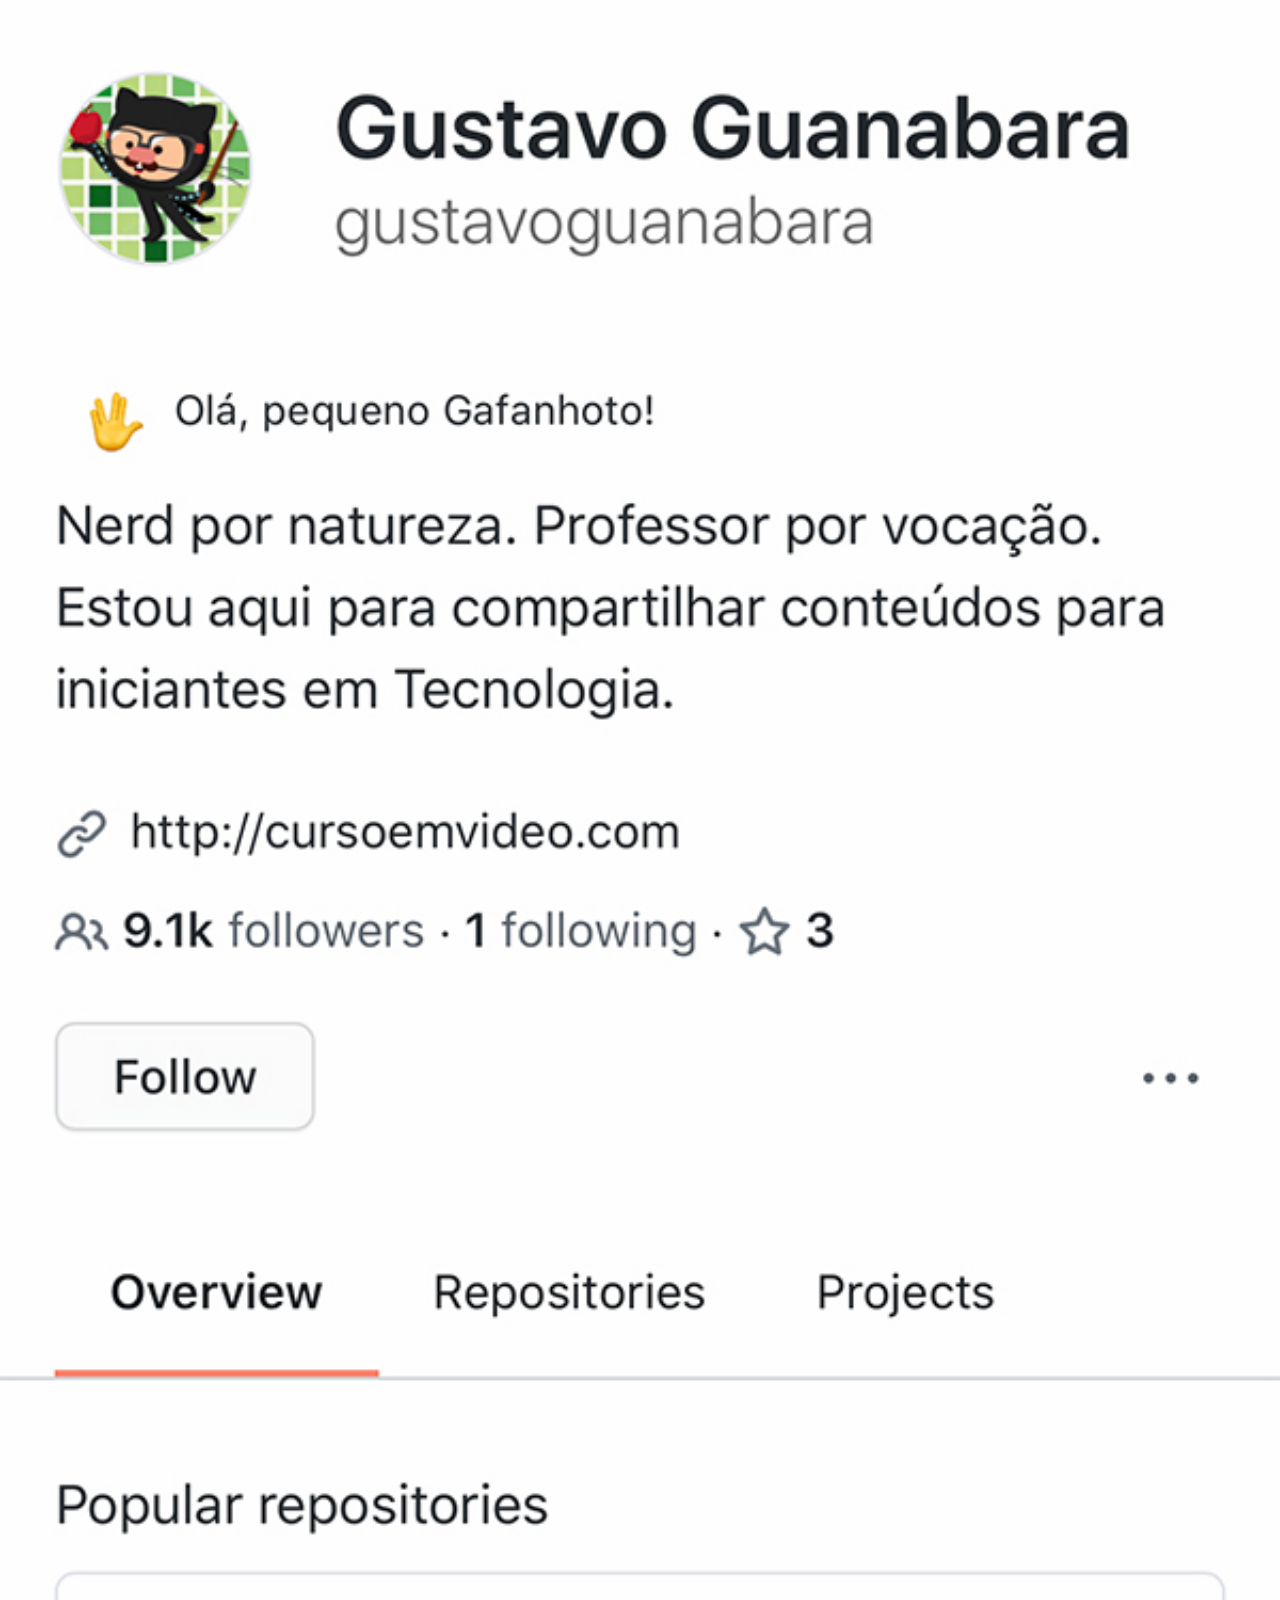
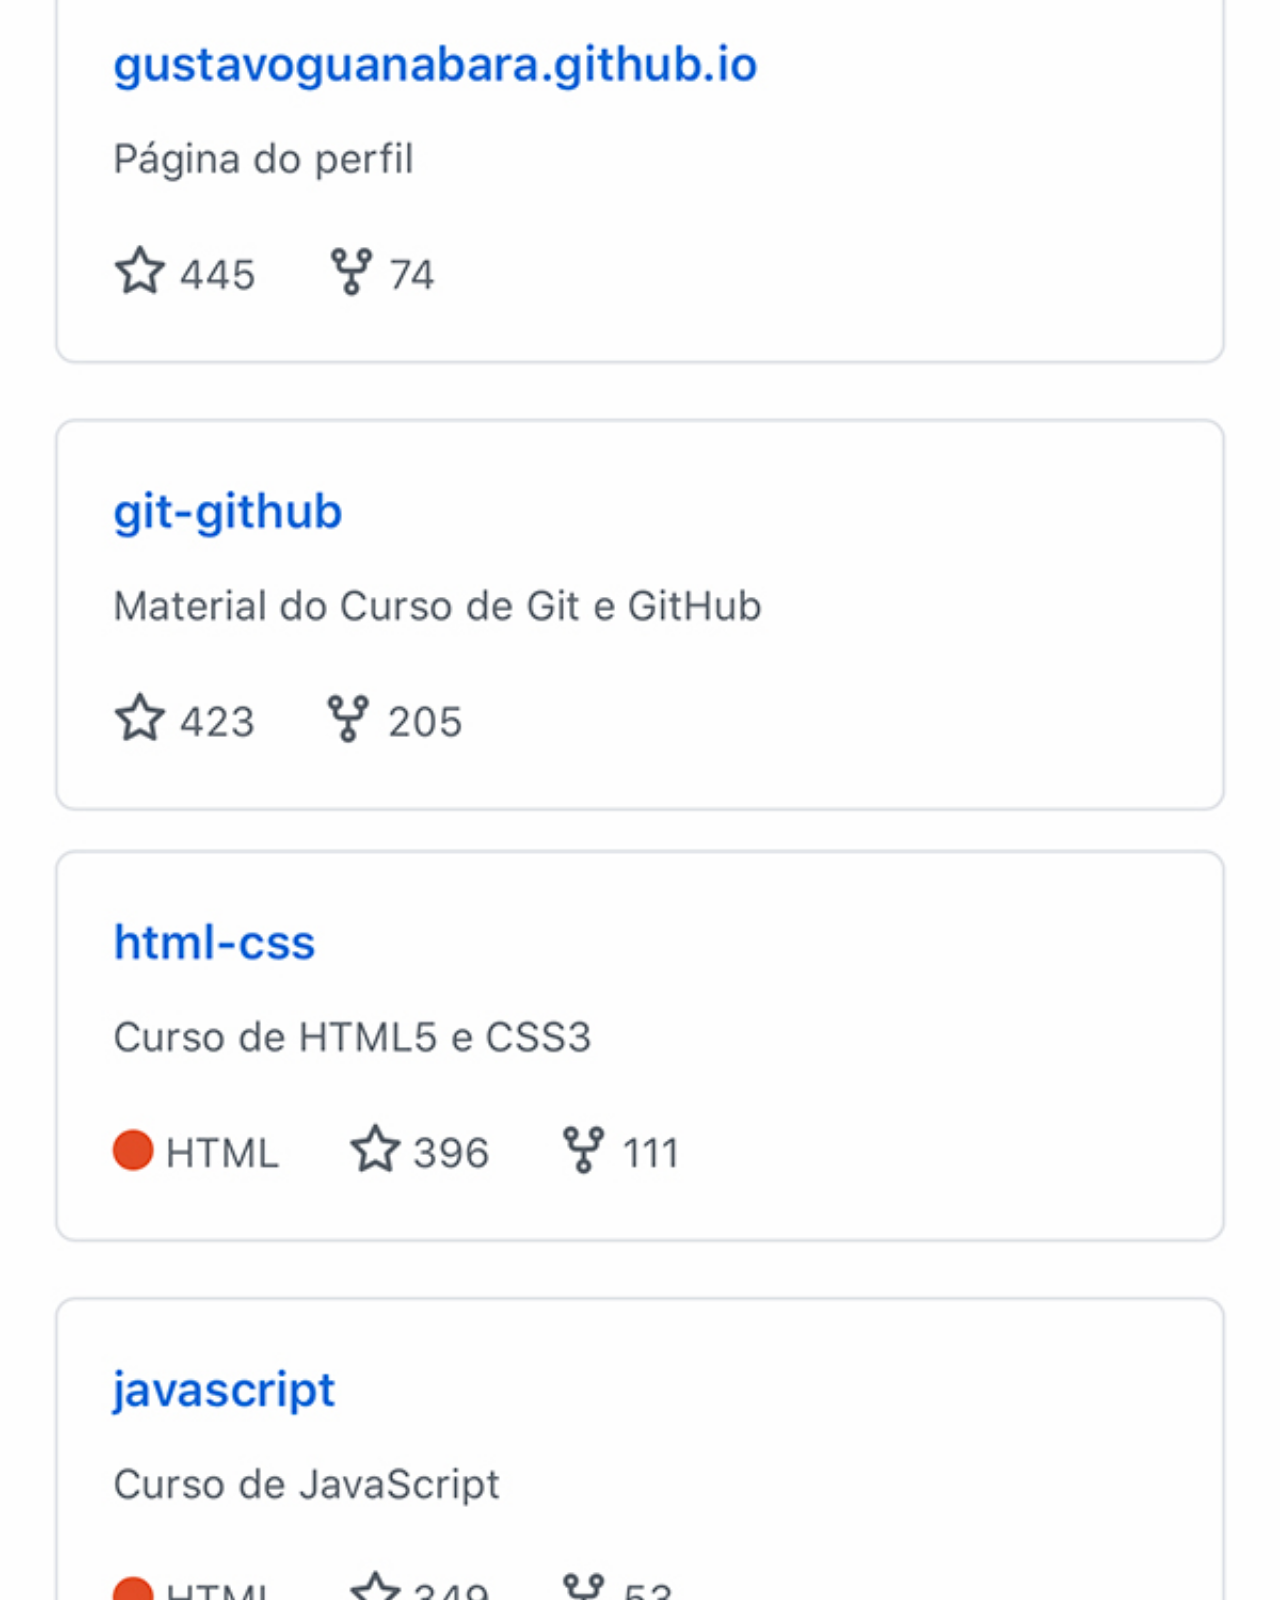
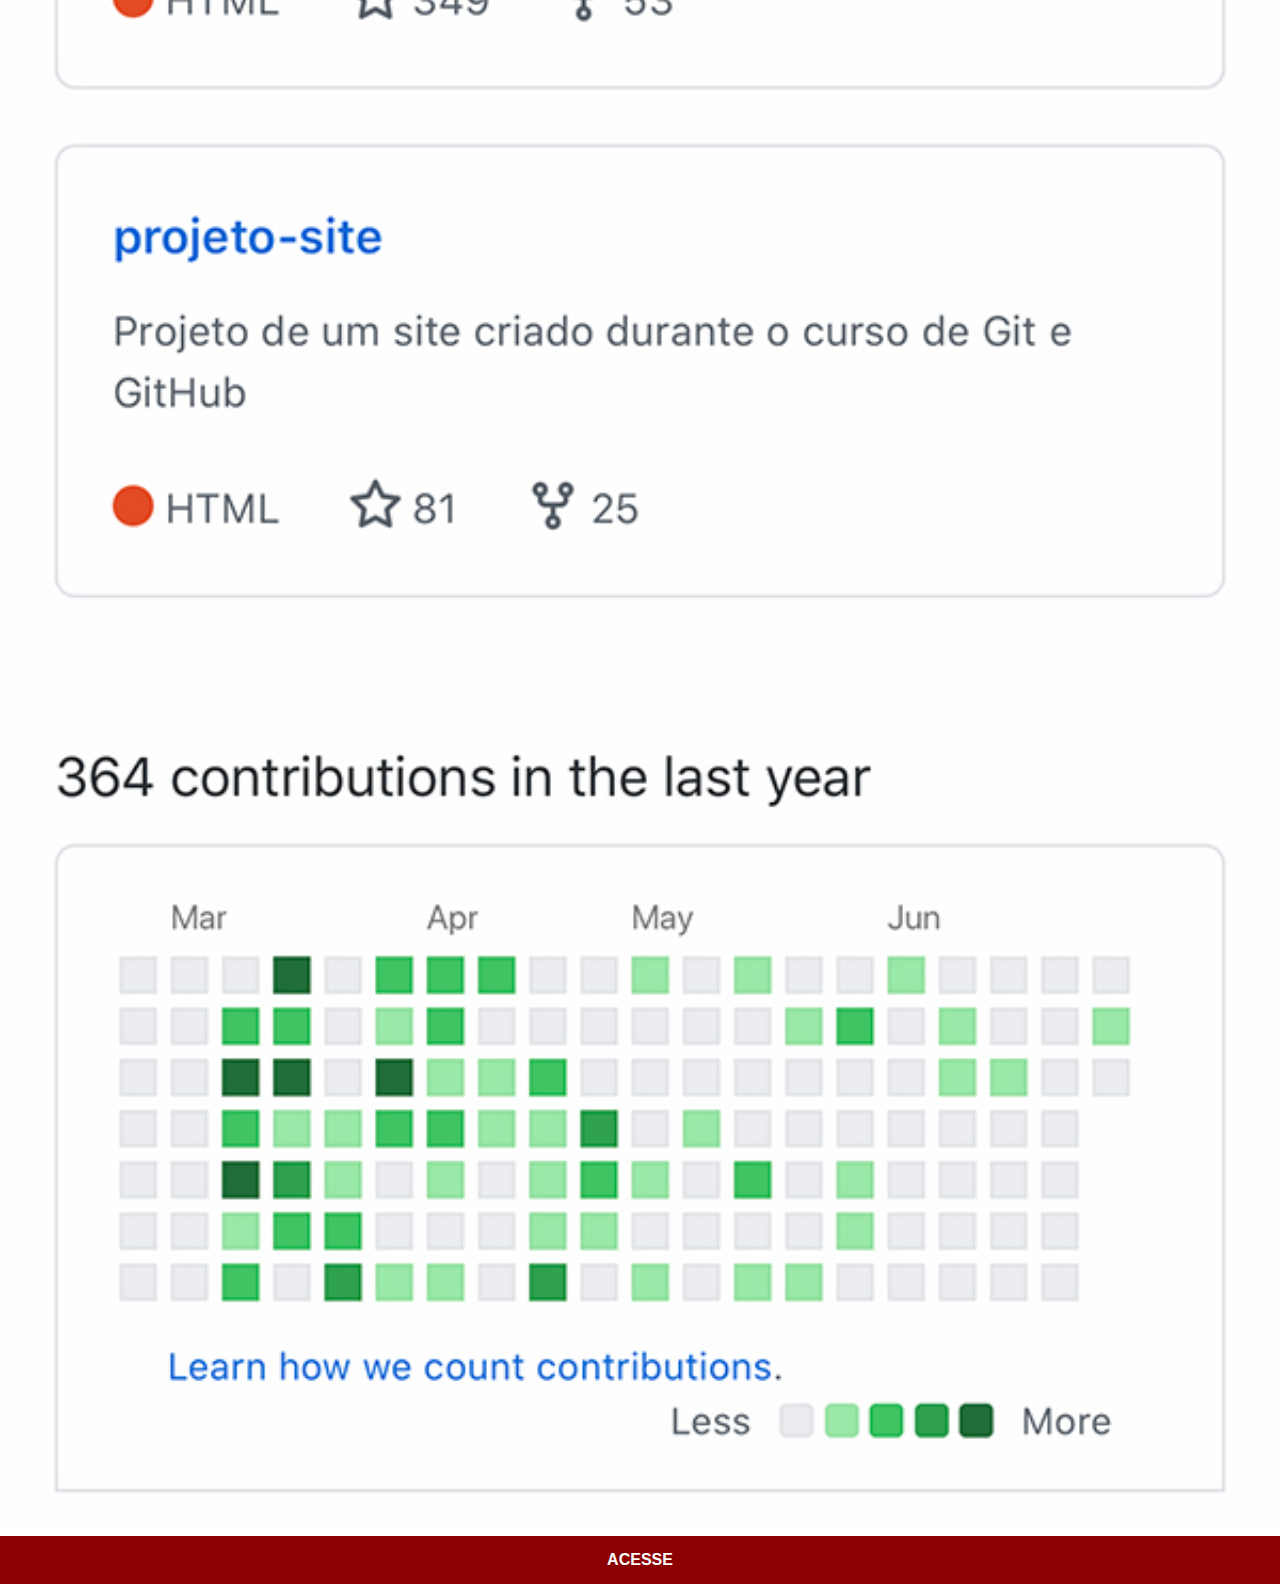
==== github.html @ b5ed44d5 "projeto social atualizado" ====
<!DOCTYPE html>
<html lang="pt-br">
<head>
    <meta charset="UTF-8">
    <meta http-equiv="X-UA-Compatible" content="IE=edge">
    <meta name="viewport" content="width=device-width, initial-scale=1.0">
    <title>github</title>
    <link rel="stylesheet" href="estilo/social.css">
</head>
<body>
    <img src="imagens/tela-github.jpg" alt="github">
    <a href="https://github.com/gustavoguanabara/" target="_blank"> ACESSE</a>
</body>
</html>
---- estilo/social.css ----
@charset "UTF-8";

*{
    margin: 0px;
    padding: 0px;
    font-family: Arial, Helvetica, sans-serif;
}
::-webkit-scrollbar{
    width: 0px;
    height: 0px;
}
img{
    width:100vw;
}
a{
    display: block;
    background-color: darkred;
    color: white;
    padding: 15px;
    text-align: center;
    font-weight: bolder;
    text-decoration: none;
}
a:hover{
    background-color: red;
}
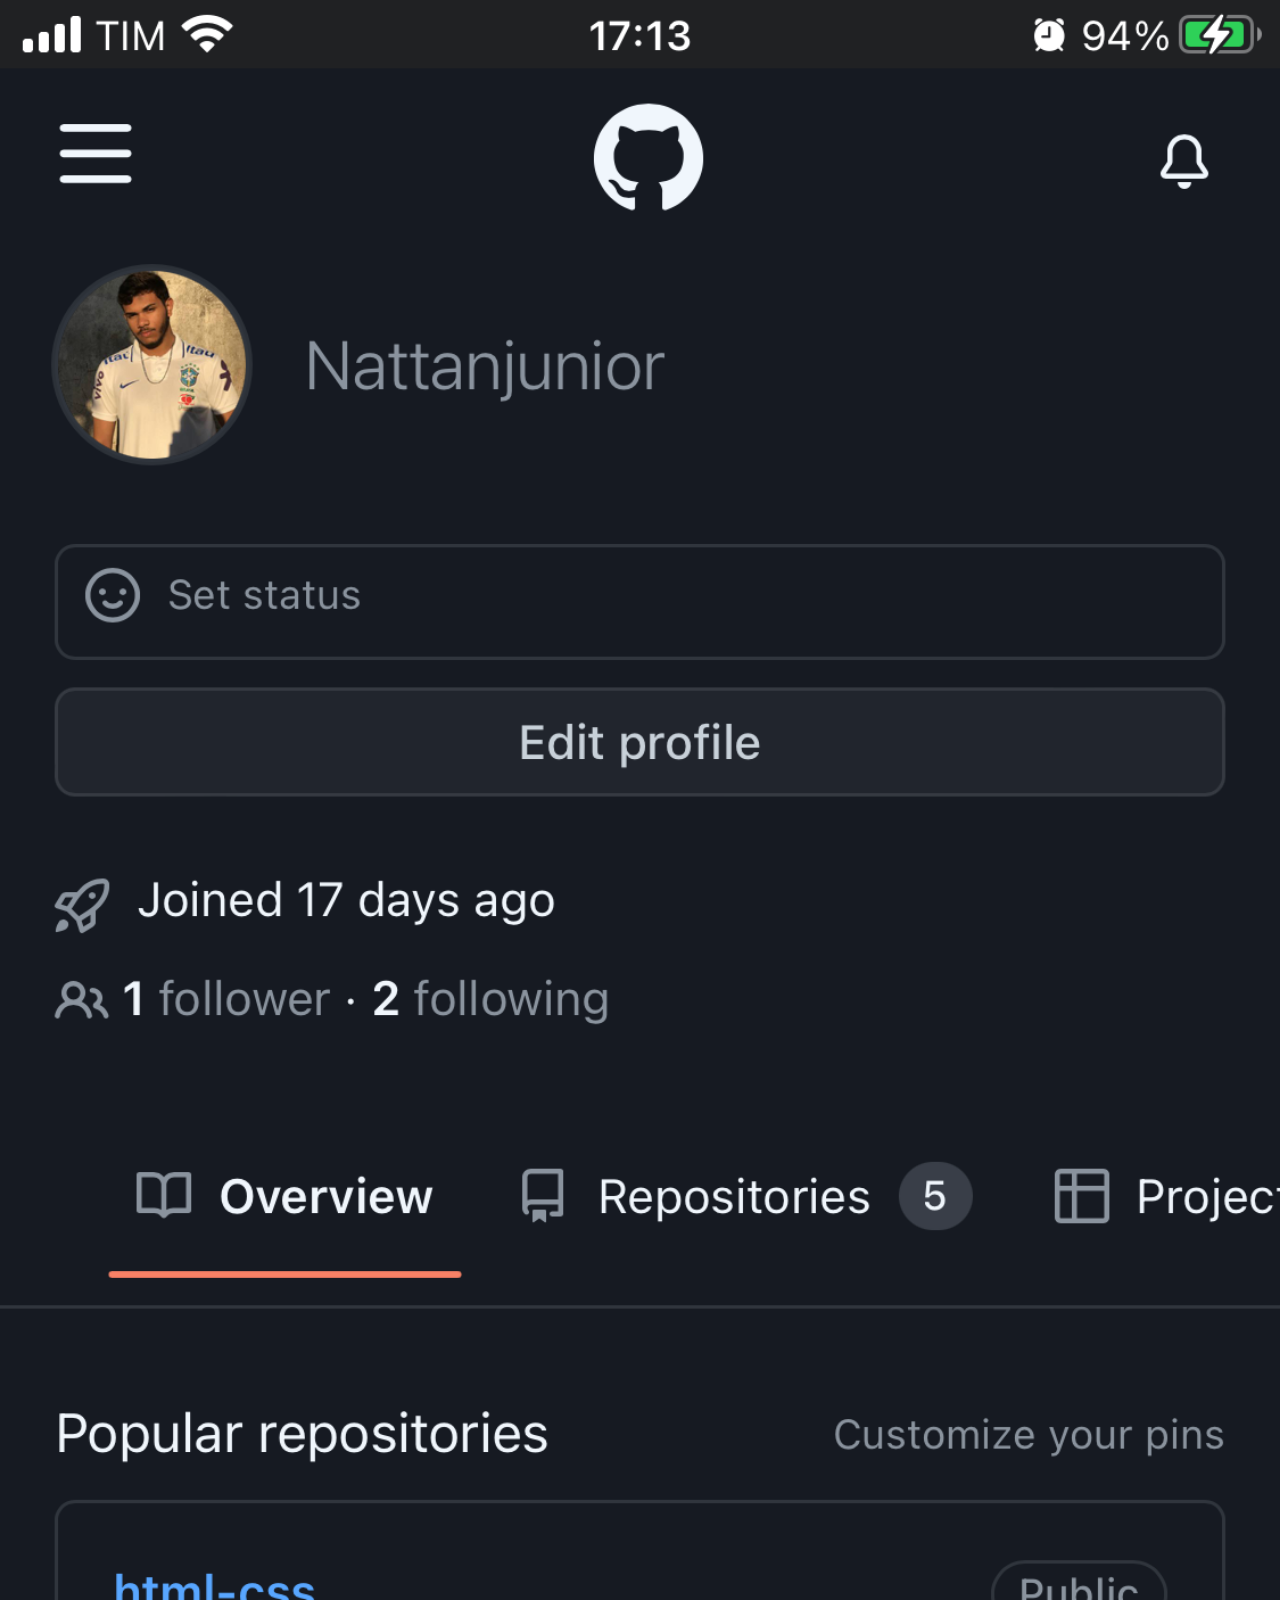
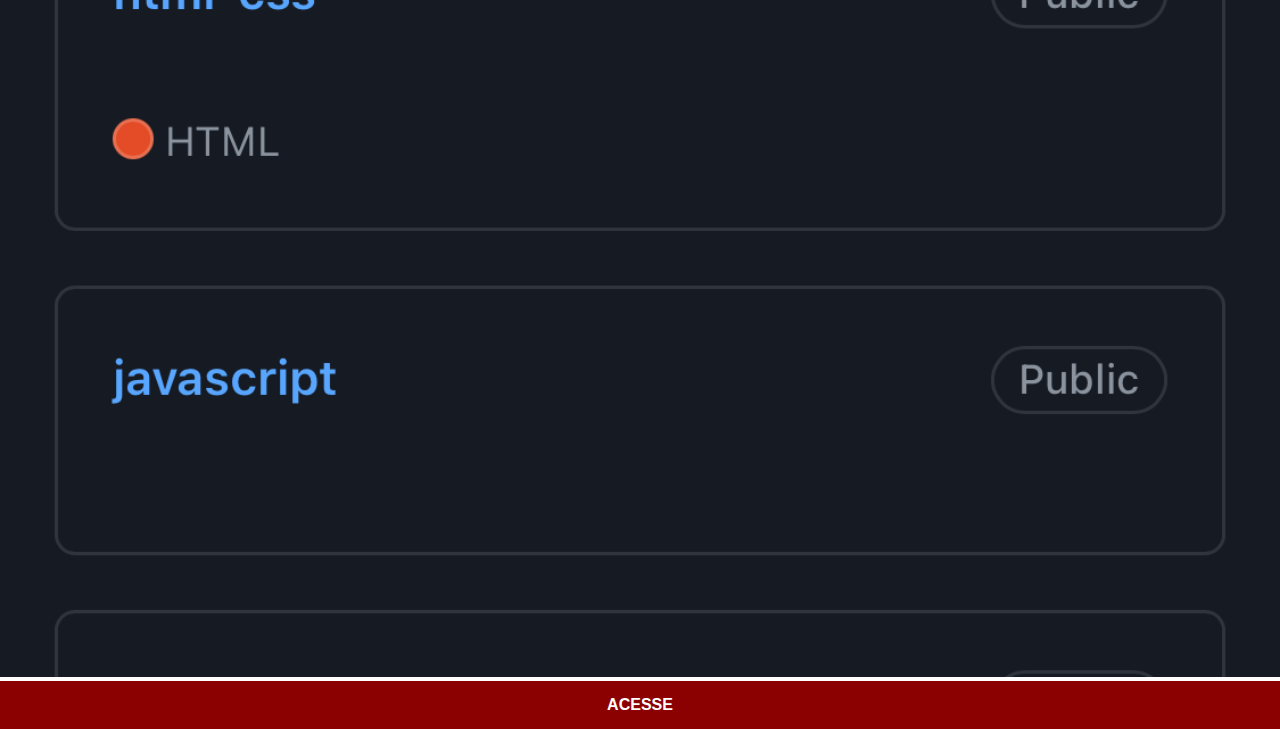
==== commit 2aca6dd4: "Projeto Social concluido" ====
--- a/github.html
+++ b/github.html
@@ -8,7 +8,7 @@
     <link rel="stylesheet" href="estilo/social.css">
 </head>
 <body>
-    <img src="imagens/tela-github.jpg" alt="github">
+    <img src="imagens/IMG_2581.PNG" alt="github">
     <a href="https://github.com/gustavoguanabara/" target="_blank"> ACESSE</a>
 </body>
 </html>